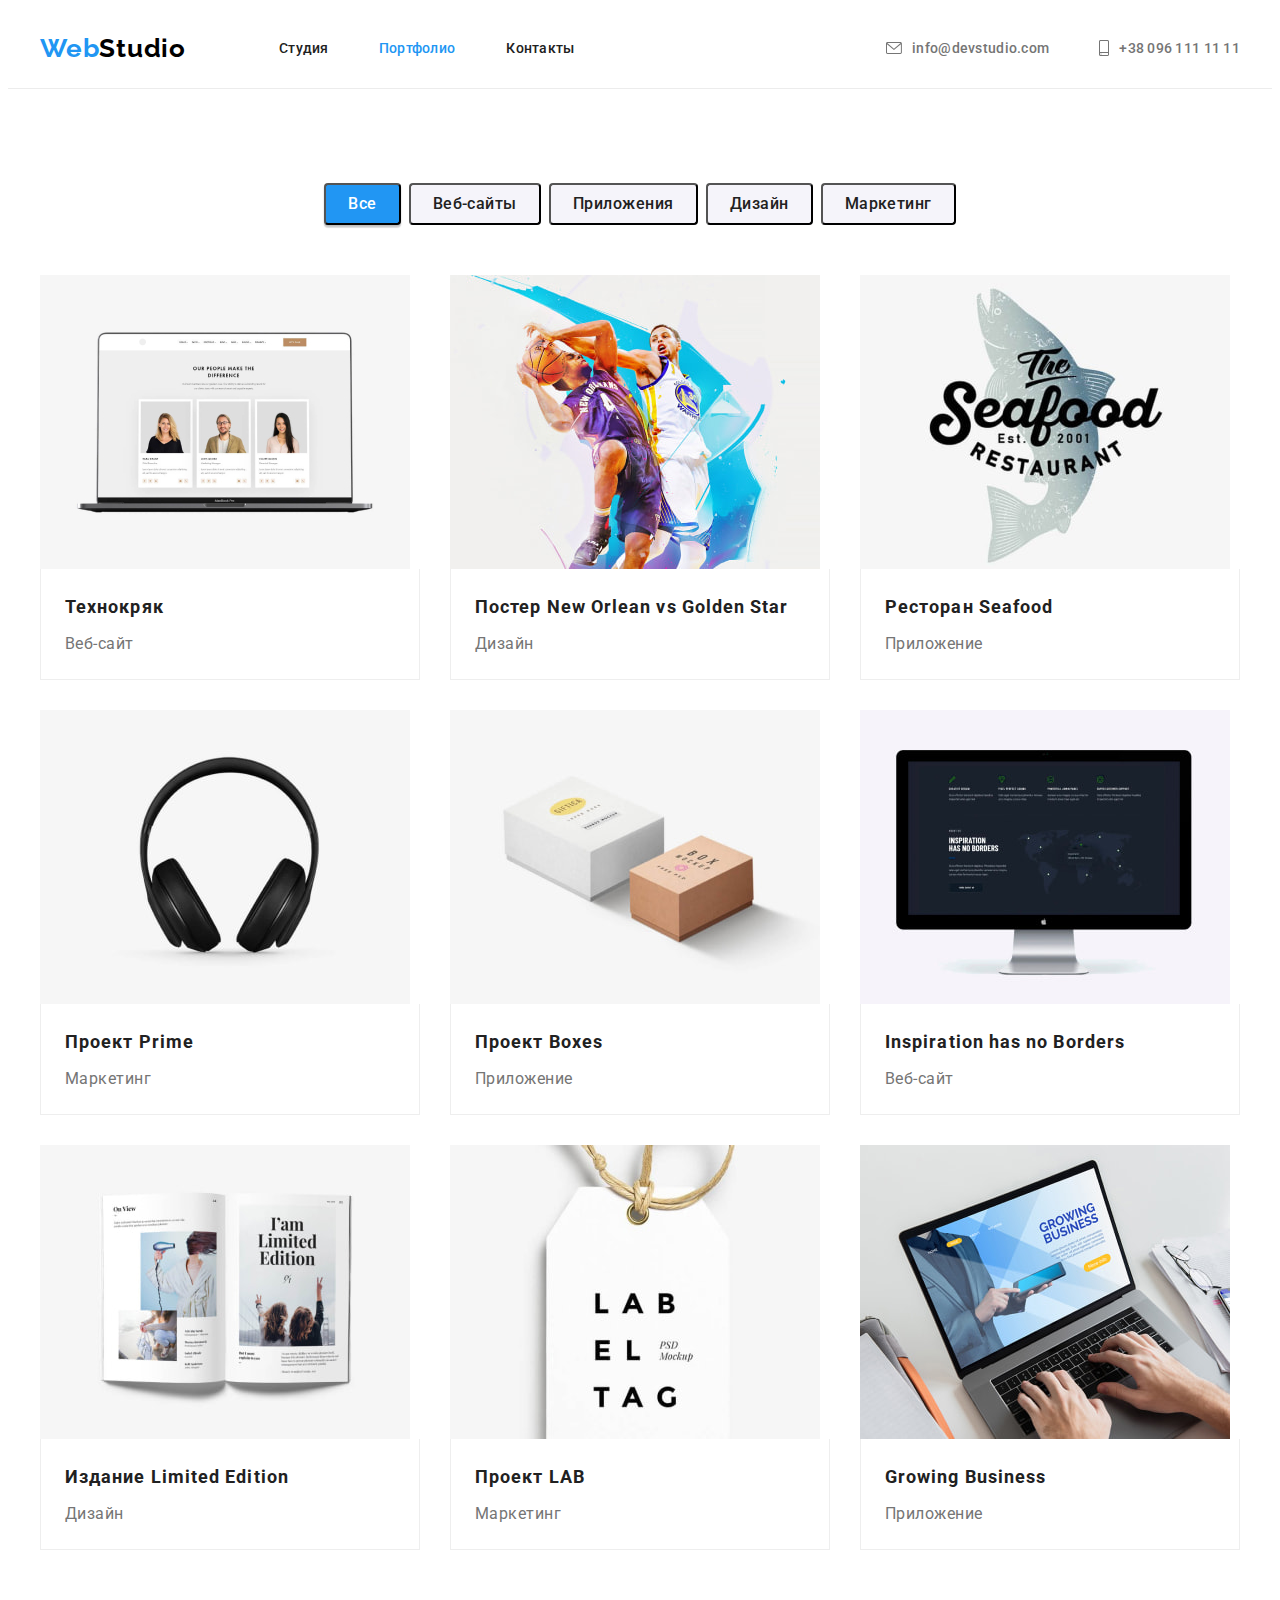
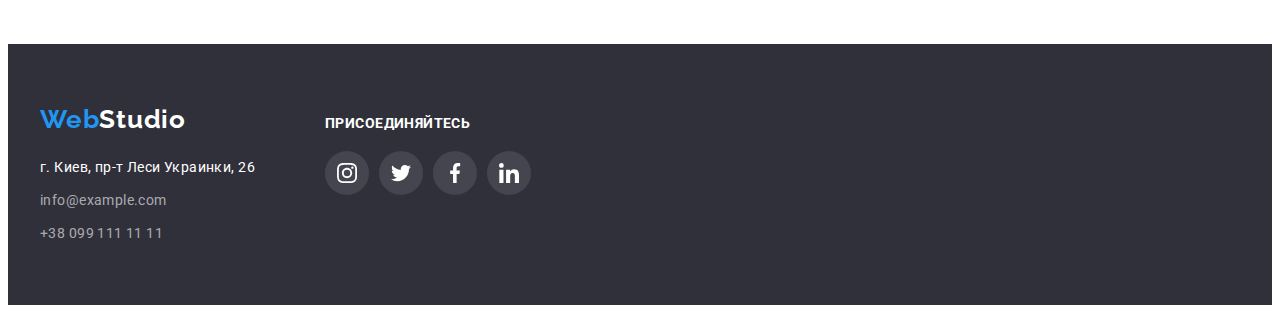
==== portfolio.html @ a04d9aa7 "начало дз5" ====
<!DOCTYPE html>
<html lang="ru">
  <head>
    <meta charset="UTF-8" />
    <meta http-equiv="X-UA-Compatible" content="IE=edge" />
    <meta name="viewport" content="width=device-width, initial-scale=1.0" />
    <title>Портфолио</title>
    <!-- Fonts start -->
    <link rel="preconnect" href="https://fonts.googleapis.com" />
    <link rel="preconnect" href="https://fonts.gstatic.com" crossorigin />
    <link
      href="https://fonts.googleapis.com/css2?family=Raleway:wght@700&family=Roboto:wght@400;500;700;900&display=swap"
      rel="stylesheet"
    />
    <!-- Fonts end -->
    <!-- Normalize start -->

    <link
      rel="stylesheet"
      href="https://cdnjs.cloudflare.com/ajax/libs/modern-normalize/1.1.0/modern-normalize.min.css"
      integrity="sha512-wpPYUAdjBVSE4KJnH1VR1HeZfpl1ub8YT/NKx4PuQ5NmX2tKuGu6U/JRp5y+Y8XG2tV+wKQpNHVUX03MfMFn9Q=="
      crossorigin="anonymous"
      referrerpolicy="no-referrer"
    />

    <!-- Normalize end -->
    <link rel="stylesheet" href="./css/styles.css" />
  </head>
  <body>
    <!-- header section -->

    <header class="header">
      <div class="container header-container">
        <nav class="header-nav">
          <a class="header-logo logo link" href="./index.html" lang="en">
            <span class="blue-logo">Web</span
            ><span class="black-logo">Studio</span></a
          >
          <ul class="header-nav-list list">
            <li class="header-nav-item header-nav-item-studio">
              <a class="header-link link" href="./index.html">Студия</a>
            </li>
            <li class="header-nav-item header-nav-item-portf">
              <a
                class="header-link link header-link-current"
                href="./portfolio.html"
                >Портфолио</a
              >
            </li>
            <li class="header-nav-item">
              <a class="header-link link" href="">Контакты</a>
            </li>
          </ul>
        </nav>
        <ul class="header-contacts-list list">
          <li class="header-contacts-item header-contacts-item-mail">
            <a
              class="header-contacts-link link"
              href="mailto:info@devstudio.com"
            >
              <svg class="header-icon" width="16" height="12">
                <use href="./images/icons.svg#envelope"></use>
              </svg>
              info@devstudio.com</a
            >
          </li>
          <li class="header-contacts-item header-contacts-item-tel">
            <a class="header-contacts-link link" href="tel:+380961111111">
              <svg class="header-icon" width="10" height="16">
                <use href="./images/icons.svg#smartphone"></use>
              </svg>
              +38 096 111 11 11</a
            >
          </li>
        </ul>
      </div>
    </header>

    <!-- main section -->

    <main>
      <!--Portfolio section -->

      <section class="portfolio">
        <div class="container">
          <!-- Скрытый заголовок страницы -->

          <h1 class="main-title visually-hidden">Галерея образцов работ</h1>
          <ul class="portf-btn-list list">
            <li class="portf-btn-item">
              <button class="portf-btn portf-btn-current btn" type="button">
                Все
              </button>
            </li>
            <li class="portf-btn-item">
              <button class="portf-btn btn" type="button">Веб-сайты</button>
            </li>
            <li class="portf-btn-item">
              <button class="portf-btn btn" type="button">Приложения</button>
            </li>
            <li class="portf-btn-item">
              <button class="portf-btn btn" type="button">Дизайн</button>
            </li>
            <li class="portf-btn-item">
              <button class="portf-btn btn" type="button">Маркетинг</button>
            </li>
          </ul>
          <ul class="portf-list list">
            <li class="portf-item">
              <a class="portf-item-link link" href="">
                <img
                  class="portf-card"
                  src="./images/portf-card-1.jpg"
                  width="370"
                  alt="Ноутбук с загруженной страницей. На экране галерея карточек членов команды"
                />

                <div class="product-info">
                  <h2 class="secondary-title product-title">Технокряк</h2>
                  <p class="product-txt">Веб-сайт</p>
                </div>
              </a>
            </li>
            <li class="portf-item">
              <a class="portf-item-link link" href="">
                <img
                  class="portf-card"
                  src="./images/portf-card-2.jpg"
                  width="370"
                  alt="Постер баскетбольного матча"
                />
                <div class="product-info">
                  <h2 class="secondary-title product-title">
                    Постер New Orlean vs Golden Star
                  </h2>
                  <p class="product-txt">Дизайн</p>
                </div>
              </a>
            </li>
            <li class="portf-item">
              <a class="portf-item-link link" href="">
                <img
                  class="portf-card"
                  src="./images/portf-card-3.jpg"
                  width="370"
                  alt="Презентационный баннер приложения ресторана морепродуктов"
                />
                <div class="product-info">
                  <h2 class="secondary-title product-title">
                    Ресторан Seafood
                  </h2>
                  <p class="product-txt">Приложение</p>
                </div>
              </a>
            </li>
            <li class="portf-item">
              <a class="portf-item-link link" href="">
                <img
                  class="portf-card"
                  src="./images/portf-card-4.jpg"
                  width="370"
                  alt="Наушники"
                />
                <div class="product-info">
                  <h2 class="secondary-title product-title">Проект Prime</h2>
                  <p class="product-txt">Маркетинг</p>
                </div>
              </a>
            </li>
            <li class="portf-item">
              <a class="portf-item-link link" href="">
                <img
                  class="portf-card"
                  src="./images/portf-card-5.jpg"
                  width="370"
                  alt="Две коробки разного размера. Одна белая, другая персиковая"
                />
                <div class="product-info">
                  <h2 class="secondary-title product-title">Проект Boxes</h2>
                  <p class="product-txt">Приложение</p>
                </div>
              </a>
            </li>
            <li class="portf-item">
              <a class="portf-item-link link" href="">
                <img
                  class="portf-card"
                  src="./images/portf-card-6.jpg"
                  width="370"
                  alt="Монитор компьютера с загруженной страницей. Главная надпись на экране: вдохновение не имеет границ"
                />
                <div class="product-info">
                  <h2 class="secondary-title product-title">
                    Inspiration has no Borders
                  </h2>
                  <p class="product-txt">Веб-сайт</p>
                </div>
              </a>
            </li>
            <li class="portf-item">
              <a class="portf-item-link link" href="">
                <img
                  class="portf-card"
                  src="./images/portf-card-7.jpg"
                  width="370"
                  alt="Раскрытая книга"
                />
                <div class="product-info">
                  <h2 class="secondary-title product-title">
                    Издание Limited Edition
                  </h2>
                  <p class="product-txt">Дизайн</p>
                </div>
              </a>
            </li>
            <li class="portf-item">
              <a class="portf-item-link link" href="">
                <img
                  class="portf-card"
                  src="./images/portf-card-8.jpg"
                  width="370"
                  alt="Ярлык на верёвочке"
                />
                <div class="product-info">
                  <h2 class="secondary-title product-title">Проект LAB</h2>
                  <p class="product-txt">Маркетинг</p>
                </div>
              </a>
            </li>
            <li class="portf-item">
              <a class="portf-item-link link" href="">
                <img
                  class="portf-card"
                  src="./images/portf-card-9.jpg"
                  width="370"
                  alt="Ноутбук с загруженной страницей. Руки на клавиатуре"
                />
                <div class="product-info">
                  <h2 class="secondary-title product-title">
                    Growing Business
                  </h2>
                  <p class="product-txt">Приложение</p>
                </div>
              </a>
            </li>
          </ul>
        </div>
      </section>
    </main>

    <!--footer section-->

    <footer class="footer">
      <div class="container footer-container">
        <div class="footer-left">
          <a class="footer-logo logo link" href="./index.html" lang="en"
            ><span class="blue-logo">Web</span
            ><span class="white-logo">Studio</span></a
          >
          <address class="footer-address">
            <p class="footer-address-kyiv">г. Киев, пр-т Леси Украинки, 26</p>
            <a class="footer-mail link" href="mailto:info@example.com"
              >info@example.com</a
            >
            <a class="footer-phone link" href="tel:+380991111111"
              >+38 099 111 11 11</a
            >
          </address>
        </div>
        <div class="footer-right">
          <p class="join">ПРИСОЕДИНЯЙТЕСЬ</p>
          <ul class="social-networks-firm-list list">
            <li class="socials-firm-item">
              <a
                class="socials-firm-link link"
                href=""
                target="_blank"
                rel="noopener noreferrer"
                aria-label="Ссылка на корпоративный Instagram"
                ><svg class="icon-social-firm" width="20" height="20">
                  <use href="./images/icons.svg#instagram"></use>
                </svg>
              </a>
            </li>
            <li class="socials-firm-item">
              <a
                class="socials-firm-link link"
                href=""
                target="_blank"
                rel="noopener noreferrer"
                aria-label="Ссылка на корпоративный Twitter"
              >
                <svg class="icon-social-firm" width="20" height="20">
                  <use href="./images/icons.svg#twitter"></use>
                </svg>
              </a>
            </li>
            <li class="socials-firm-item">
              <a
                class="socials-firm-link link"
                href=""
                target="_blank"
                rel="noopener noreferrer"
                aria-label="Ссылка на корпоративный Facebook"
              >
                <svg class="icon-social-firm" width="20" height="20">
                  <use href="./images/icons.svg#facebook"></use>
                </svg>
              </a>
            </li>
            <li class="socials-firm-item">
              <a
                class="socials-firm-link link"
                href=""
                target="_blank"
                rel="noopener noreferrer"
                aria-label="Ссылка на корпоративный LinkedIn"
              >
                <svg class="icon-social-firm" width="20" height="20">
                  <use href="./images/icons.svg#linkedin"></use>
                </svg>
              </a>
            </li>
          </ul>
        </div>
      </div>
    </footer>
  </body>
</html>
---- css/styles.css ----
/* root styles */
:root {
  /* fonts */
  --main-font: Roboto, sans-serif;
  --secondary-font: Raleway, sans-serif;

  /* text colors */
  --main-txt-color: #757575;
  --title-txt-color: #212121;

  /* main color themes */

  --blue-style-color: #2196f3;
  --white-style-color: #ffffff;
  --black-style-color: #000000;
  --grey-style-color: #2f303a;

  /* element grid control */
  --items: 3;
  --indent: 30px;
}

/* others */

body {
  font-family: var(--main-font);
  color: var(--main-txt-color);
  background-color: var(--white-style-color);
}

/* reset styles */

.link {
  text-decoration: none;
}

.list {
  list-style: none;
  padding: 0;
  margin: 0;
}

h1,
h2,
h3,
h4,
h5,
h6,
p {
  margin: 0;
}

/* base styles */
img {
  display: block;
}
.container {
  width: 1200px;
  margin-left: auto;
  margin-right: auto;
  padding-left: 15px;
  padding-right: 15px;
}
.visually-hidden {
  position: absolute;
  width: 1px;
  height: 1px;
  margin: -1px;
  border: 0;
  padding: 0;

  white-space: nowrap;
  clip-path: inset(100%);
  clip: rect(0 0 0 0);
  overflow: hidden;
}

/* header styles start*/

.header {
  border-bottom: 1px solid #ececec;
}

.header-container {
  display: flex;
  align-items: center;
}

.header-nav-list,
.header-contacts-list,
.header-nav {
  display: flex;
}

.header-nav {
  align-items: center;
}

.header-link {
  display: block;
  font-weight: 500;
  font-size: 14px;
  line-height: calc(16 / 14);
  letter-spacing: 0.02em;
  color: var(--title-txt-color);
  padding-top: 32px;
  padding-bottom: 32px;
}

.header-logo {
  margin-right: 93px;
}

.header-nav-item-studio {
  margin-right: 50px;
}

.header-nav-item-portf {
  margin-right: 51px;
}
.header-nav-list > .header-nav-item:last-child {
  margin-right: 0;
}

.header-nav {
  margin-right: auto;
}

.header-icon {
  display: inline-block;
  align-items: baseline;
  margin-right: 10px;
  fill: var(--main-txt-color);
}
.header-contacts-link:hover .header-icon {
  fill: var(--blue-style-color);
}
.header-contacts-link:focus .header-icon {
  fill: var(--blue-style-color);
}

.header-contacts-list {
  display: flex;
  align-items: center;
}

.header-contacts-item {
  align-items: center;
  justify-items: center;
}

.header-contacts-item-mail {
  margin-right: 50px;
}

.header-contacts-list > .header-contacts-item:last-child {
  margin-right: 0;
}

.logo {
  font-family: var(--secondary-font);
  font-weight: 700;
  font-size: 26px;
  line-height: calc(31 / 26);
  letter-spacing: 0.03em;
}

.blue-logo {
  color: var(--blue-style-color);
}

.black-logo {
  color: var(--black-style-color);
}

.white-logo {
  color: var(--white-style-color);
}

.header-link-current {
  color: var(--blue-style-color);
}

.header-contacts-link {
  display: flex;
  align-items: center;
  font-weight: 500;
  font-size: 14px;
  line-height: calc(16 / 14);
  letter-spacing: 0.02em;
  color: var(--main-txt-color);
}

.link:hover,
.link:focus {
  color: var(--blue-style-color);
}
/* header styles end*/

/* hero styles start */

.hero {
  padding-top: 200px;
  padding-bottom: 200px;
}

.hero-main-title {
  margin-bottom: 30px;
}

.hero-container > .hero-btn {
  color: var(--white-style-color);
  background-color: var(--blue-style-color);
  display: block;
  margin-left: auto;
  margin-right: auto;
  padding: 10px 32px;
  border-radius: 4px;
}

.hero {
  max-width: 1600px;
  margin-left: auto;
  margin-right: auto;
  background-color: var(--grey-style-color);
  background-image: linear-gradient(rgba(47, 48, 58, 0.4), rgba(47, 48, 58, 0.4)),
    url(../images/hero-background.jpg);
  background-repeat: no-repeat;
  background-position: center;
}

.main-title {
  font-weight: 900;
  font-size: 44px;
  line-height: calc(60 / 44);
  text-align: center;
  letter-spacing: 0.06em;
  text-transform: uppercase;
  color: var(--white-style-color);
}

.btn {
  font-family: inherit;
  cursor: pointer;
  font-weight: 500;
  font-size: 16px;
  line-height: calc(26 / 16);
  text-align: center;
  letter-spacing: 0.03em;
  color: var(--title-txt-color);
  background-color: #f5f4fa;
}

.hero-btn:hover,
.hero-btn:focus {
  background-color: #188ce8;
}

/* hero styles end */

/* peculiarities section styles start */

.peculiarities {
  padding: 94px 0;
}
.peculiarities-list {
  display: flex;
  gap: 30px;
}
.peculiarities-item {
  display: block;
  flex-basis: 270px;
}
.peculiarities-icon-box {
  display: flex;
  width: 270px;
  height: 120px;
  margin-bottom: 30px;
  align-items: center;
  justify-content: center;
  background-color: #f5f4fa;
  border-radius: 4px;
}

.peculiarities-tittle {
  font-weight: 700;
  font-size: 14px;
  line-height: calc(16 / 14);
  letter-spacing: 0.03em;
  text-transform: uppercase;
  color: var(--title-txt-color);
  margin-bottom: 10px;
}
.peculiarities-txt {
  font-size: 14px;
  line-height: calc(24 / 14);
  letter-spacing: 0.03em;
}
/* peculiarities section styles end */

/* activity section styles start */
.activity {
  padding-bottom: 94px;
}

.activity-tittle {
  font-weight: 700;
  font-size: 36px;
  line-height: calc(42 / 36);
  text-align: center;
  letter-spacing: 0.03em;
  color: var(--title-txt-color);
  margin-bottom: 50px;
}
.activity-list {
  display: flex;
  gap: 30px;
}
/* activity section styles end */

/* team section styles start*/

.team {
  background-color: #f5f4fa;
  padding: 94px 0;
}

.team-item {
  box-shadow: 0px 1px 3px rgba(0, 0, 0, 0.12), 0px 1px 1px rgba(0, 0, 0, 0.14),
    0px 2px 1px rgba(0, 0, 0, 0.2);
  border-radius: 0px 0px 4px 4px;
}

.team-tittle {
  font-weight: 700;
  font-size: 36px;
  line-height: calc(42 / 36);
  text-align: center;
  letter-spacing: 0.03em;
  color: var(--title-txt-color);
  margin-bottom: 50px;
}
.team-list {
  display: flex;
  gap: 30px;
}

.unit-info {
  padding: 30px 0;
  background-color: var(--white-style-color);
  border-bottom-left-radius: 4px;
  border-bottom-right-radius: 4px;
}

.team-name {
  font-weight: 500;
  font-size: 16px;
  line-height: calc(19 / 16);
  text-align: center;
  letter-spacing: 0.03em;
  color: var(--title-txt-color);
  margin-bottom: 10px;
}

.team-position {
  font-size: 16px;
  line-height: calc(19 / 16);
  text-align: center;
  letter-spacing: 0.03em;
}

.social-networks-unit-list {
  display: flex;
  align-items: center;
  justify-content: center;
  gap: 10px;
  margin-top: 16px;
}
.socials-unit-link {
  display: flex;
  align-items: center;
  justify-content: center;
  width: 44px;
  height: 44px;
  background-color: var(--white-style-color);
  border-radius: 50%;
}
.icon-social-unit {
  fill: #afb1b8;
}
.socials-unit-link:hover,
.socials-unit-link:focus {
  background-color: var(--blue-style-color);
}
.socials-unit-link:hover .icon-social-unit {
  fill: var(--white-style-color);
}
.socials-unit-link:focus .icon-social-unit {
  fill: var(--white-style-color);
}
/* team section styles end*/

/* section clients styles start */

.clients {
  padding: 94px 0;
}

.clients-tittle {
  font-weight: 700;
  font-size: 36px;
  line-height: calc(42 / 36);
  text-align: center;
  letter-spacing: 0.03em;
  color: var(--title-txt-color);
  margin-bottom: 50px;
}
.logo-clients-list {
  display: flex;
  align-items: center;
  justify-content: center;
  gap: 30px;
}

.logo-client-link {
  display: flex;

  align-items: center;
  justify-content: center;

  width: 170px;
  height: 92px;
  border: 1px solid #afb1b8;
  border-radius: 4px;
}

.logo-client {
  fill: #afb1b8;
}

.logo-client-link:hover {
  border: 1px solid var(--blue-style-color);
}
.logo-client-link:hover .logo-client {
  fill: var(--blue-style-color);
}
.logo-client-link:focus {
  border: 1px solid var(--blue-style-color);
}
.logo-client-link:focus .logo-client {
  fill: var(--blue-style-color);
}

/* section clients styles end */

/* footer-styles start */
.footer {
  background-color: var(--grey-style-color);
  padding: 60px 0;
}

.footer-logo {
  display: block;
  margin-bottom: 20px;
}
.footer-address {
  font-style: normal;
}
.footer-address-kyiv {
  font-size: 14px;
  line-height: calc(24 / 14);
  letter-spacing: 0.03em;
  color: var(--white-style-color);
  margin-bottom: 9px;
}
.footer-mail {
  margin-bottom: 9px;
}

.footer-mail,
.footer-phone {
  display: block;
  font-size: 14px;
  line-height: calc(24 / 14);
  letter-spacing: 0.03em;
  color: rgba(255, 255, 255, 0.6);
}
.footer-container {
  display: flex;
  align-items: baseline;
}

.social-networks-firm-list {
  display: flex;
  gap: 10px;
  margin-top: 20px;
}
.socials-firm-link {
  display: flex;
  align-items: center;
  justify-content: center;
  width: 44px;
  height: 44px;
  background-color: rgba(255, 255, 255, 0.1);
  border-radius: 50%;
}

.icon-social-firm {
  fill: var(--white-style-color);
}

.socials-firm-link:hover,
.socials-firm-link:focus {
  background-color: var(--blue-style-color);
}

.footer-right {
  margin-left: 70px;
}

.join {
  font-weight: 700;
  font-size: 14px;
  line-height: auto;
  letter-spacing: 0.03em;
  color: var(--white-style-color);
}

/* footer-styles end */
/* portfolio section styles start*/

.portfolio {
  padding: 94px 0;
}

.portf-btn-list {
  display: flex;
  margin-bottom: 50px;
  justify-content: center;
  gap: 8px;
}
.portf-btn {
  padding: 6px 22px;
  border-radius: 4px;
}
.portf-btn:hover,
.portf-btn:focus,
.portf-btn-current {
  color: var(--white-style-color);
  background-color: var(--blue-style-color);
  box-shadow: 0px 3px 1px rgba(0, 0, 0, 0.1), 0px 1px 2px rgba(0, 0, 0, 0.08),
    0px 2px 2px rgba(0, 0, 0, 0.12);
}

.portf-list {
  display: flex;
  flex-wrap: wrap;
  gap: 30px;
}
.portf-item {
  flex-basis: calc((100% - var(--indent) * (var(--items) - 1)) / var(--items));
}
.portf-item-link {
  display: block;
}

.portf-item-link:hover {
  box-shadow: 0px 1px 1px rgba(0, 0, 0, 0.12), 0px 4px 4px rgba(0, 0, 0, 0.06),
    1px 4px 6px rgba(0, 0, 0, 0.16);
}
.portf-item-link:focus {
  box-shadow: 0px 1px 1px rgba(0, 0, 0, 0.12), 0px 4px 4px rgba(0, 0, 0, 0.06),
    1px 4px 6px rgba(0, 0, 0, 0.16);
}

.product-info {
  padding: 20px 24px;
  border-right: 1px solid #eeeeee;
  border-bottom: 1px solid #eeeeee;
  border-left: 1px solid #eeeeee;
}
.product-title {
  font-weight: 700;
  font-size: 18px;
  line-height: calc(36 / 18);
  letter-spacing: 0.06em;
  color: var(--title-txt-color);
  margin-bottom: 4px;
}
.product-txt {
  color: var(--main-txt-color);
  font-size: 16px;
  line-height: calc(30 / 16);
  letter-spacing: 0.03em;
}
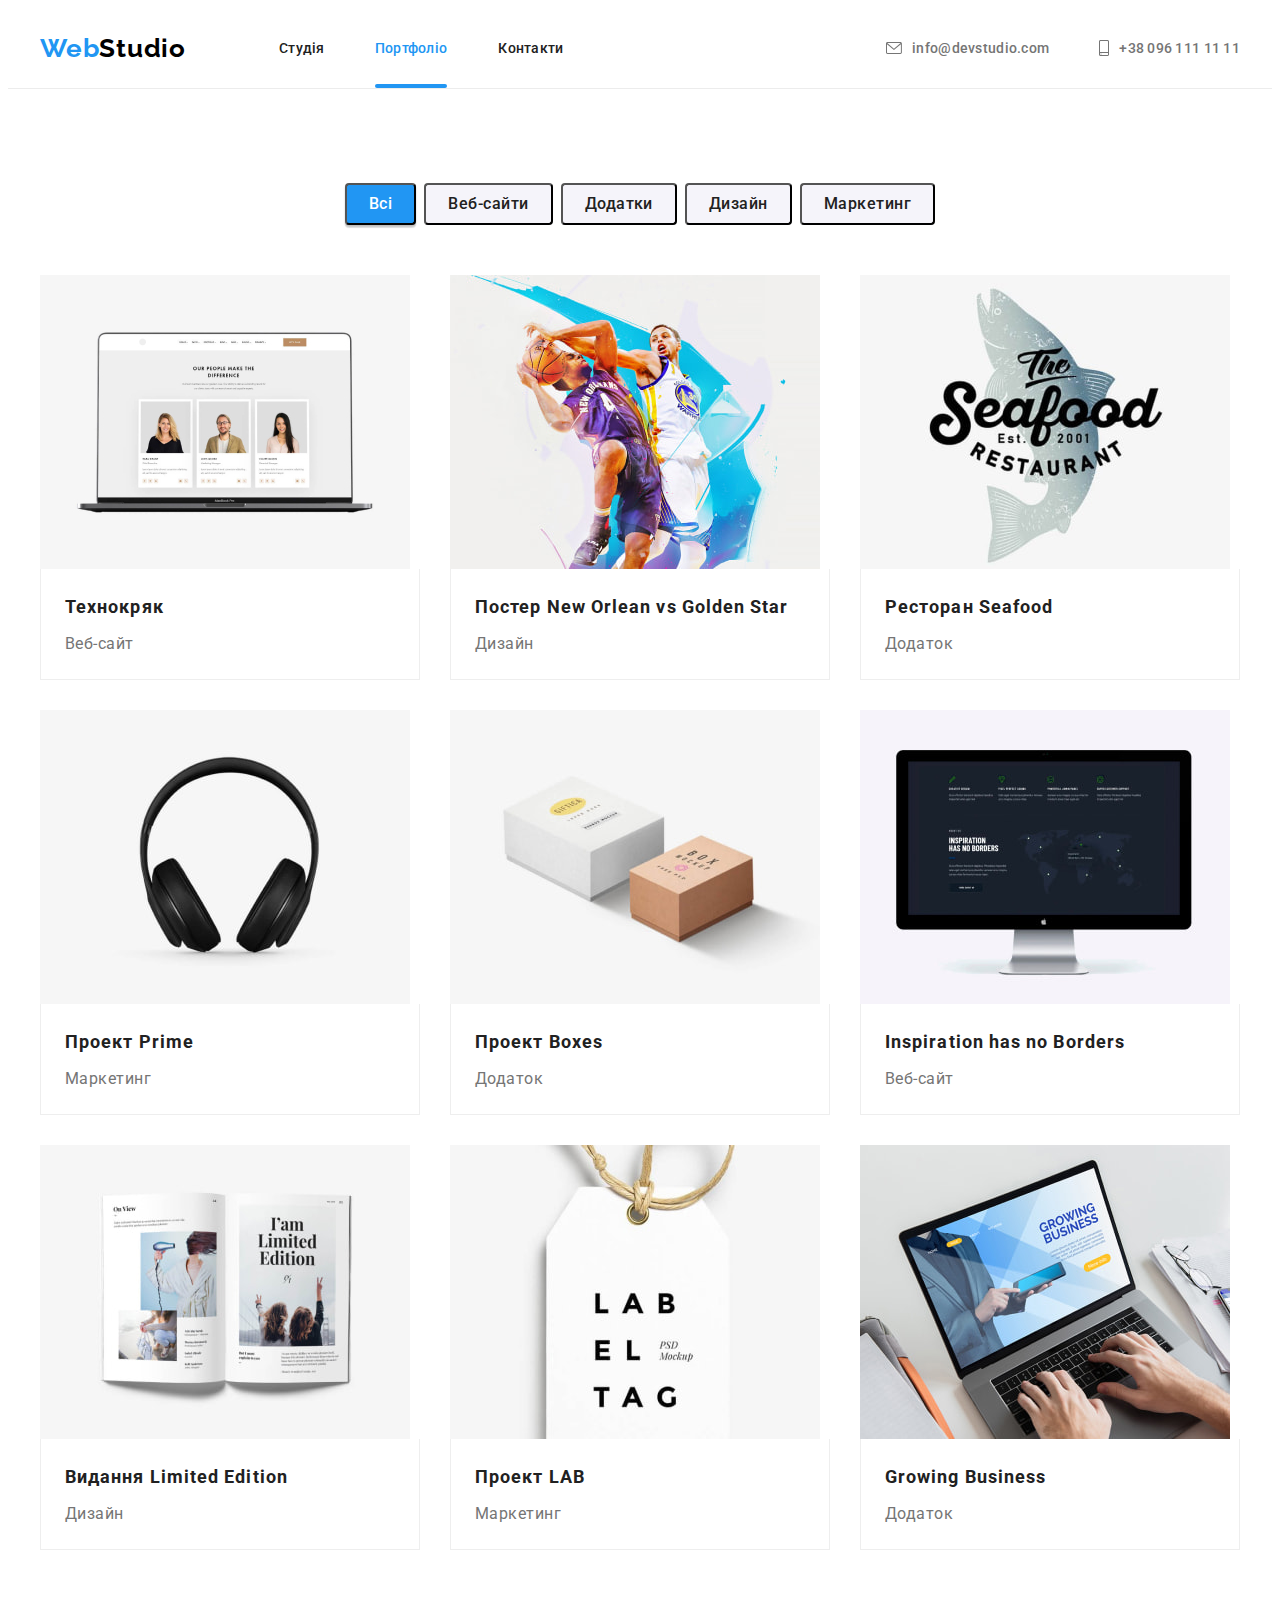
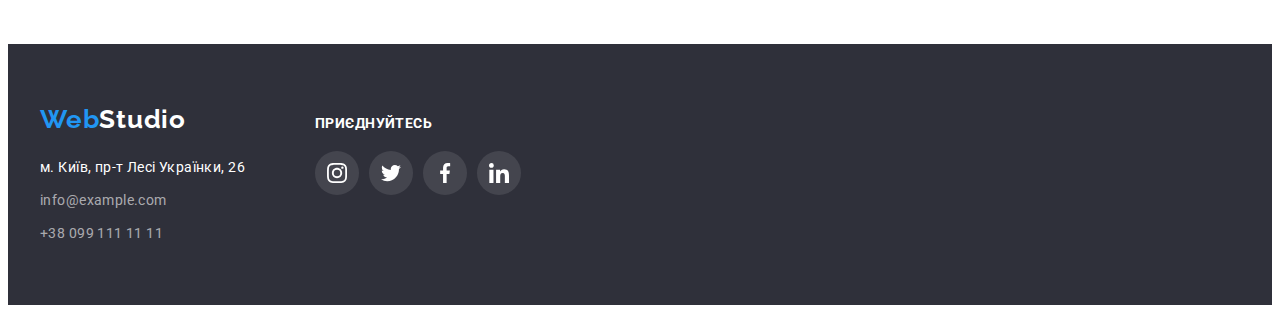
==== commit c294d68f: "дз5 для Кирилла" ====
--- a/portfolio.html
+++ b/portfolio.html
@@ -1,10 +1,10 @@
 <!DOCTYPE html>
-<html lang="ru">
+<html lang="uk">
   <head>
     <meta charset="UTF-8" />
     <meta http-equiv="X-UA-Compatible" content="IE=edge" />
     <meta name="viewport" content="width=device-width, initial-scale=1.0" />
-    <title>Портфолио</title>
+    <title>Портфоліо</title>
     <!-- Fonts start -->
     <link rel="preconnect" href="https://fonts.googleapis.com" />
     <link rel="preconnect" href="https://fonts.gstatic.com" crossorigin />
@@ -38,17 +38,17 @@
           >
           <ul class="header-nav-list list">
             <li class="header-nav-item header-nav-item-studio">
-              <a class="header-link link" href="./index.html">Студия</a>
+              <a class="header-link link" href="./index.html">Студія</a>
             </li>
             <li class="header-nav-item header-nav-item-portf">
               <a
                 class="header-link link header-link-current"
                 href="./portfolio.html"
-                >Портфолио</a
+                >Портфоліо</a
               >
             </li>
             <li class="header-nav-item">
-              <a class="header-link link" href="">Контакты</a>
+              <a class="header-link link" href="">Контакти</a>
             </li>
           </ul>
         </nav>
@@ -85,18 +85,18 @@
         <div class="container">
           <!-- Скрытый заголовок страницы -->
 
-          <h1 class="main-title visually-hidden">Галерея образцов работ</h1>
+          <h1 class="main-title visually-hidden">Галерея зразків робіт</h1>
           <ul class="portf-btn-list list">
             <li class="portf-btn-item">
               <button class="portf-btn portf-btn-current btn" type="button">
-                Все
+                Всі
               </button>
             </li>
             <li class="portf-btn-item">
-              <button class="portf-btn btn" type="button">Веб-сайты</button>
-            </li>
-            <li class="portf-btn-item">
-              <button class="portf-btn btn" type="button">Приложения</button>
+              <button class="portf-btn btn" type="button">Веб-сайти</button>
+            </li>
+            <li class="portf-btn-item">
+              <button class="portf-btn btn" type="button">Додатки</button>
             </li>
             <li class="portf-btn-item">
               <button class="portf-btn btn" type="button">Дизайн</button>
@@ -149,7 +149,7 @@
                   <h2 class="secondary-title product-title">
                     Ресторан Seafood
                   </h2>
-                  <p class="product-txt">Приложение</p>
+                  <p class="product-txt">Додаток</p>
                 </div>
               </a>
             </li>
@@ -177,7 +177,7 @@
                 />
                 <div class="product-info">
                   <h2 class="secondary-title product-title">Проект Boxes</h2>
-                  <p class="product-txt">Приложение</p>
+                  <p class="product-txt">Додаток</p>
                 </div>
               </a>
             </li>
@@ -207,7 +207,7 @@
                 />
                 <div class="product-info">
                   <h2 class="secondary-title product-title">
-                    Издание Limited Edition
+                    Видання Limited Edition
                   </h2>
                   <p class="product-txt">Дизайн</p>
                 </div>
@@ -239,7 +239,7 @@
                   <h2 class="secondary-title product-title">
                     Growing Business
                   </h2>
-                  <p class="product-txt">Приложение</p>
+                  <p class="product-txt">Додаток</p>
                 </div>
               </a>
             </li>
@@ -258,7 +258,7 @@
             ><span class="white-logo">Studio</span></a
           >
           <address class="footer-address">
-            <p class="footer-address-kyiv">г. Киев, пр-т Леси Украинки, 26</p>
+            <p class="footer-address-kyiv">м. Київ, пр-т Лесі Українки, 26</p>
             <a class="footer-mail link" href="mailto:info@example.com"
               >info@example.com</a
             >
@@ -268,7 +268,7 @@
           </address>
         </div>
         <div class="footer-right">
-          <p class="join">ПРИСОЕДИНЯЙТЕСЬ</p>
+          <p class="join">ПРИЄДНУЙТЕСЬ</p>
           <ul class="social-networks-firm-list list">
             <li class="socials-firm-item">
               <a
--- a/css/styles.css
+++ b/css/styles.css
@@ -26,6 +26,9 @@
   font-family: var(--main-font);
   color: var(--main-txt-color);
   background-color: var(--white-style-color);
+}
+body.no-scroll {
+  overflow: hidden;
 }
 
 /* reset styles */
@@ -179,6 +182,22 @@
 
 .header-link-current {
   color: var(--blue-style-color);
+
+  position: relative;
+}
+
+.header-link-current::after {
+  content: '';
+  position: absolute;
+  bottom: 0;
+  left: 0;
+
+  display: block;
+  width: 100%;
+  height: 4px;
+
+  border-radius: 2px;
+  background-color: var(--blue-style-color);
 }
 
 .header-contacts-link {
@@ -315,7 +334,37 @@
 .activity-list {
   display: flex;
   gap: 30px;
-}
+  position: relative;
+}
+
+.activity-overlay-static {
+  position: absolute;
+  left: 0;
+  bottom: 0;
+width: 370px;
+height: 70px;
+background-color: rgba(47, 48, 58, 0.8);
+display: flex;
+align-items: center;
+justify-content: center;
+}
+
+.activity-overlay-static-text {
+
+text-transform: uppercase;
+font-family: 'Roboto';
+  font-style: normal;
+  font-weight: 700;
+  font-size: 14px;
+  line-height: 16px;
+  text-align: center;
+  letter-spacing: 0.03em;
+  color: var(--white-style-color);
+  z-index: 1000;
+  
+}
+
+
 /* activity section styles end */
 
 /* team section styles start*/
@@ -593,3 +642,54 @@
   line-height: calc(30 / 16);
   letter-spacing: 0.03em;
 }
+
+/* Modal window */
+
+.backdrop {
+  position: fixed;
+  top: 0;
+  left: 0;
+
+  width: 100%;
+  height: 100%;
+
+  background-color: rgba(0, 0, 0, 0.2);
+}
+
+.modal {
+  position: absolute;
+  width: 528px;
+  height: 581px;
+  background-color: var(--white-style-color);
+  border-radius: 4px;
+  box-shadow: 0px 2px 1px 0px rgba(0, 0, 0, 0.2), 0px 1px 1px 0px rgba(0, 0, 0, 0.14),
+    0px 1px 3px 0px rgba(0, 0, 0, 0.12);
+  top: 50%;
+  left: 50%;
+  transform: translate(-50%, -50%);
+}
+
+.backdrop.is-hidden {
+opacity: 0;
+visibility: hidden;
+pointer-events: none;
+}
+
+
+.modal-btn {
+  position: absolute;
+  top: 8px;
+  right: 8px;
+
+  display: flex;
+  align-items: center;
+  justify-content: center;
+  width: 30px;
+  height: 30px;
+  padding: 0;
+
+  border: 1px solid rgba(0, 0, 0, 0.1);
+  border-radius: 50%;
+  background-color: transparent;
+  cursor: pointer;
+}
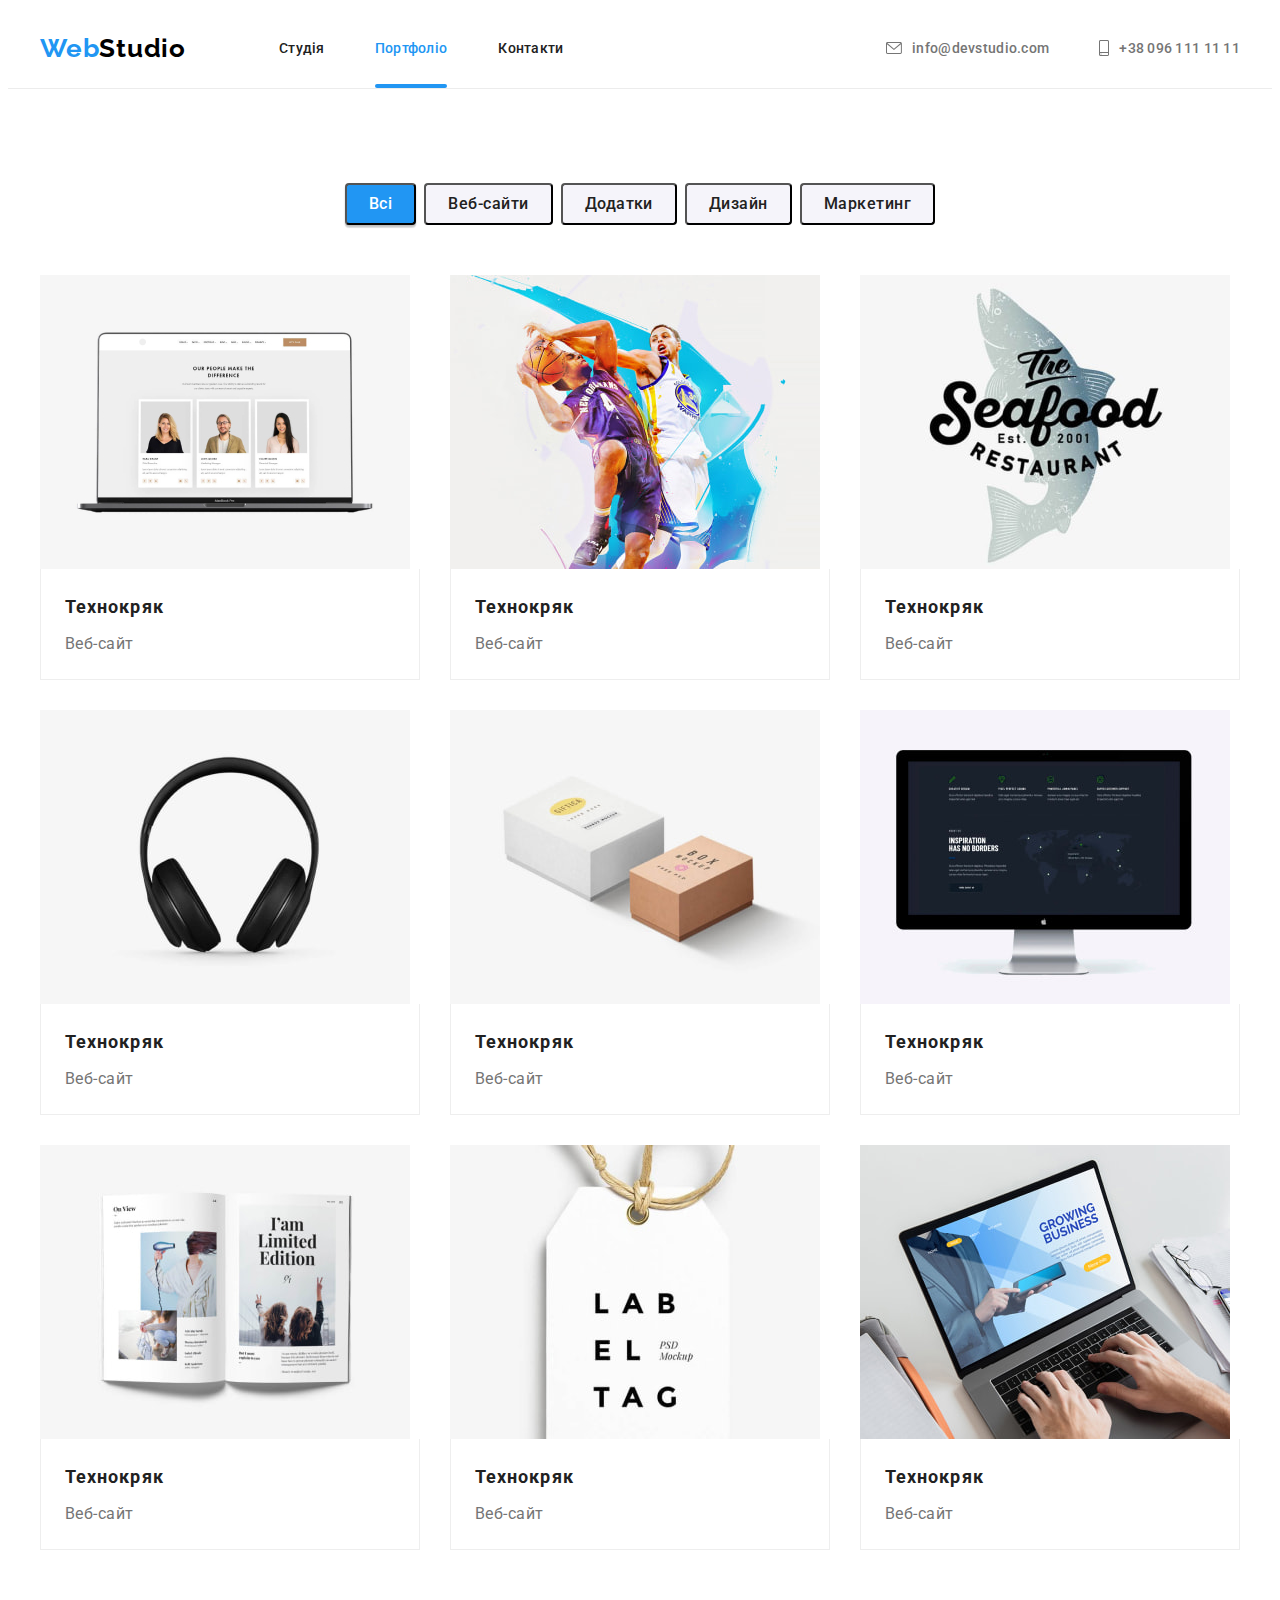
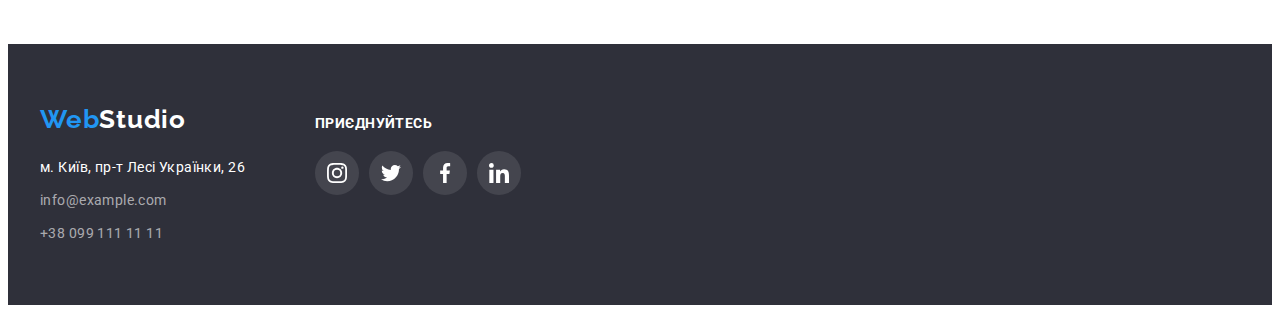
==== commit dc918e23: "перша спроба здати дз5" ====
--- a/portfolio.html
+++ b/portfolio.html
@@ -108,138 +108,226 @@
           <ul class="portf-list list">
             <li class="portf-item">
               <a class="portf-item-link link" href="">
-                <img
-                  class="portf-card"
-                  src="./images/portf-card-1.jpg"
-                  width="370"
-                  alt="Ноутбук с загруженной страницей. На экране галерея карточек членов команды"
-                />
-
-                <div class="product-info">
-                  <h2 class="secondary-title product-title">Технокряк</h2>
-                  <p class="product-txt">Веб-сайт</p>
-                </div>
-              </a>
-            </li>
-            <li class="portf-item">
-              <a class="portf-item-link link" href="">
-                <img
-                  class="portf-card"
-                  src="./images/portf-card-2.jpg"
-                  width="370"
-                  alt="Постер баскетбольного матча"
-                />
-                <div class="product-info">
-                  <h2 class="secondary-title product-title">
-                    Постер New Orlean vs Golden Star
-                  </h2>
-                  <p class="product-txt">Дизайн</p>
-                </div>
-              </a>
-            </li>
-            <li class="portf-item">
-              <a class="portf-item-link link" href="">
-                <img
-                  class="portf-card"
-                  src="./images/portf-card-3.jpg"
-                  width="370"
-                  alt="Презентационный баннер приложения ресторана морепродуктов"
-                />
-                <div class="product-info">
-                  <h2 class="secondary-title product-title">
-                    Ресторан Seafood
-                  </h2>
-                  <p class="product-txt">Додаток</p>
-                </div>
-              </a>
-            </li>
-            <li class="portf-item">
-              <a class="portf-item-link link" href="">
-                <img
-                  class="portf-card"
-                  src="./images/portf-card-4.jpg"
-                  width="370"
-                  alt="Наушники"
-                />
-                <div class="product-info">
-                  <h2 class="secondary-title product-title">Проект Prime</h2>
-                  <p class="product-txt">Маркетинг</p>
-                </div>
-              </a>
-            </li>
-            <li class="portf-item">
-              <a class="portf-item-link link" href="">
-                <img
-                  class="portf-card"
-                  src="./images/portf-card-5.jpg"
-                  width="370"
-                  alt="Две коробки разного размера. Одна белая, другая персиковая"
-                />
-                <div class="product-info">
-                  <h2 class="secondary-title product-title">Проект Boxes</h2>
-                  <p class="product-txt">Додаток</p>
-                </div>
-              </a>
-            </li>
-            <li class="portf-item">
-              <a class="portf-item-link link" href="">
-                <img
-                  class="portf-card"
-                  src="./images/portf-card-6.jpg"
-                  width="370"
-                  alt="Монитор компьютера с загруженной страницей. Главная надпись на экране: вдохновение не имеет границ"
-                />
-                <div class="product-info">
-                  <h2 class="secondary-title product-title">
-                    Inspiration has no Borders
-                  </h2>
-                  <p class="product-txt">Веб-сайт</p>
-                </div>
-              </a>
-            </li>
-            <li class="portf-item">
-              <a class="portf-item-link link" href="">
-                <img
-                  class="portf-card"
-                  src="./images/portf-card-7.jpg"
-                  width="370"
-                  alt="Раскрытая книга"
-                />
-                <div class="product-info">
-                  <h2 class="secondary-title product-title">
-                    Видання Limited Edition
-                  </h2>
-                  <p class="product-txt">Дизайн</p>
-                </div>
-              </a>
-            </li>
-            <li class="portf-item">
-              <a class="portf-item-link link" href="">
-                <img
-                  class="portf-card"
-                  src="./images/portf-card-8.jpg"
-                  width="370"
-                  alt="Ярлык на верёвочке"
-                />
-                <div class="product-info">
-                  <h2 class="secondary-title product-title">Проект LAB</h2>
-                  <p class="product-txt">Маркетинг</p>
-                </div>
-              </a>
-            </li>
-            <li class="portf-item">
-              <a class="portf-item-link link" href="">
-                <img
-                  class="portf-card"
-                  src="./images/portf-card-9.jpg"
-                  width="370"
-                  alt="Ноутбук с загруженной страницей. Руки на клавиатуре"
-                />
-                <div class="product-info">
-                  <h2 class="secondary-title product-title">
-                    Growing Business
-                  </h2>
-                  <p class="product-txt">Додаток</p>
+                <div class="portfolio-thumb-images">
+                  <img
+                    class="portf-card"
+                    src="./images/portf-card-1.jpg"
+                    width="370"
+                    alt="Ноутбук с загруженной страницей. На экране галерея карточек членов команды"
+                  />
+
+                  <div class="portfolio-overlay-dynamic">
+                    <p class="portfolio-overlay-dynamic-text">
+                      Ресурс пропонує комплексні пропозиції з різним рівнем
+                      функціоналу та сервісів. Все це дозволить відвідувачу
+                      отримати вичерпні відомості про компанію чи приватну
+                      особу.
+                    </p>
+                  </div>
+                </div>
+                <div class="product-info">
+                  <h2 class="secondary-title product-title">Технокряк</h2>
+                  <p class="product-txt">Веб-сайт</p>
+                </div>
+              </a>
+            </li>
+            <li class="portf-item">
+              <a class="portf-item-link link" href="">
+                <div class="portfolio-thumb-images">
+                  <img
+                    class="portf-card"
+                    src="./images/portf-card-2.jpg"
+                    width="370"
+                    alt="Постер баскетбольного матча"
+                  />
+
+                  <div class="portfolio-overlay-dynamic">
+                    <p class="portfolio-overlay-dynamic-text">
+                      Ресурс пропонує комплексні пропозиції з різним рівнем
+                      функціоналу та сервісів. Все це дозволить відвідувачу
+                      отримати вичерпні відомості про компанію чи приватну
+                      особу.
+                    </p>
+                  </div>
+                </div>
+                <div class="product-info">
+                  <h2 class="secondary-title product-title">Технокряк</h2>
+                  <p class="product-txt">Веб-сайт</p>
+                </div>
+              </a>
+            </li>
+            <li class="portf-item">
+              <a class="portf-item-link link" href="">
+                <div class="portfolio-thumb-images">
+                  <img
+                    class="portf-card"
+                    src="./images/portf-card-3.jpg"
+                    width="370"
+                    alt="Презентационный баннер приложения ресторана морепродуктов"
+                  />
+
+                  <div class="portfolio-overlay-dynamic">
+                    <p class="portfolio-overlay-dynamic-text">
+                      Ресурс пропонує комплексні пропозиції з різним рівнем
+                      функціоналу та сервісів. Все це дозволить відвідувачу
+                      отримати вичерпні відомості про компанію чи приватну
+                      особу.
+                    </p>
+                  </div>
+                </div>
+                <div class="product-info">
+                  <h2 class="secondary-title product-title">Технокряк</h2>
+                  <p class="product-txt">Веб-сайт</p>
+                </div>
+              </a>
+            </li>
+            <li class="portf-item">
+              <a class="portf-item-link link" href="">
+                <div class="portfolio-thumb-images">
+                  <img
+                    class="portf-card"
+                    src="./images/portf-card-4.jpg"
+                    width="370"
+                    alt="Наушники"
+                  />
+
+                  <div class="portfolio-overlay-dynamic">
+                    <p class="portfolio-overlay-dynamic-text">
+                      Ресурс пропонує комплексні пропозиції з різним рівнем
+                      функціоналу та сервісів. Все це дозволить відвідувачу
+                      отримати вичерпні відомості про компанію чи приватну
+                      особу.
+                    </p>
+                  </div>
+                </div>
+                <div class="product-info">
+                  <h2 class="secondary-title product-title">Технокряк</h2>
+                  <p class="product-txt">Веб-сайт</p>
+                </div>
+              </a>
+            </li>
+            <li class="portf-item">
+              <a class="portf-item-link link" href="">
+                <div class="portfolio-thumb-images">
+                  <img
+                    class="portf-card"
+                    src="./images/portf-card-5.jpg"
+                    width="370"
+                    alt="Две коробки разного размера. Одна белая, другая персиковая"
+                  />
+
+                  <div class="portfolio-overlay-dynamic">
+                    <p class="portfolio-overlay-dynamic-text">
+                      Ресурс пропонує комплексні пропозиції з різним рівнем
+                      функціоналу та сервісів. Все це дозволить відвідувачу
+                      отримати вичерпні відомості про компанію чи приватну
+                      особу.
+                    </p>
+                  </div>
+                </div>
+                <div class="product-info">
+                  <h2 class="secondary-title product-title">Технокряк</h2>
+                  <p class="product-txt">Веб-сайт</p>
+                </div>
+              </a>
+            </li>
+            <li class="portf-item">
+              <a class="portf-item-link link" href="">
+                <div class="portfolio-thumb-images">
+                  <img
+                    class="portf-card"
+                    src="./images/portf-card-6.jpg"
+                    width="370"
+                    alt="Монитор компьютера с загруженной страницей. Главная надпись на экране: вдохновение не имеет границ"
+                  />
+
+                  <div class="portfolio-overlay-dynamic">
+                    <p class="portfolio-overlay-dynamic-text">
+                      Ресурс пропонує комплексні пропозиції з різним рівнем
+                      функціоналу та сервісів. Все це дозволить відвідувачу
+                      отримати вичерпні відомості про компанію чи приватну
+                      особу.
+                    </p>
+                  </div>
+                </div>
+                <div class="product-info">
+                  <h2 class="secondary-title product-title">Технокряк</h2>
+                  <p class="product-txt">Веб-сайт</p>
+                </div>
+              </a>
+            </li>
+            <li class="portf-item">
+              <a class="portf-item-link link" href="">
+                <div class="portfolio-thumb-images">
+                  <img
+                    class="portf-card"
+                    src="./images/portf-card-7.jpg"
+                    width="370"
+                    alt="Раскрытая книга"
+                  />
+
+                  <div class="portfolio-overlay-dynamic">
+                    <p class="portfolio-overlay-dynamic-text">
+                      Ресурс пропонує комплексні пропозиції з різним рівнем
+                      функціоналу та сервісів. Все це дозволить відвідувачу
+                      отримати вичерпні відомості про компанію чи приватну
+                      особу.
+                    </p>
+                  </div>
+                </div>
+                <div class="product-info">
+                  <h2 class="secondary-title product-title">Технокряк</h2>
+                  <p class="product-txt">Веб-сайт</p>
+                </div>
+              </a>
+            </li>
+            <li class="portf-item">
+              <a class="portf-item-link link" href="">
+                <div class="portfolio-thumb-images">
+                  <img
+                    class="portf-card"
+                    src="./images/portf-card-8.jpg"
+                    width="370"
+                    alt="Ярлык на верёвочке"
+                  />
+
+                  <div class="portfolio-overlay-dynamic">
+                    <p class="portfolio-overlay-dynamic-text">
+                      Ресурс пропонує комплексні пропозиції з різним рівнем
+                      функціоналу та сервісів. Все це дозволить відвідувачу
+                      отримати вичерпні відомості про компанію чи приватну
+                      особу.
+                    </p>
+                  </div>
+                </div>
+                <div class="product-info">
+                  <h2 class="secondary-title product-title">Технокряк</h2>
+                  <p class="product-txt">Веб-сайт</p>
+                </div>
+              </a>
+            </li>
+            <li class="portf-item">
+              <a class="portf-item-link link" href="">
+                <div class="portfolio-thumb-images">
+                  <img
+                    class="portf-card"
+                    src="./images/portf-card-9.jpg"
+                    width="370"
+                    alt="Ноутбук с загруженной страницей. Руки на клавиатуре"
+                  />
+
+                  <div class="portfolio-overlay-dynamic">
+                    <p class="portfolio-overlay-dynamic-text">
+                      Ресурс пропонує комплексні пропозиції з різним рівнем
+                      функціоналу та сервісів. Все це дозволить відвідувачу
+                      отримати вичерпні відомості про компанію чи приватну
+                      особу.
+                    </p>
+                  </div>
+                </div>
+                <div class="product-info">
+                  <h2 class="secondary-title product-title">Технокряк</h2>
+                  <p class="product-txt">Веб-сайт</p>
                 </div>
               </a>
             </li>
--- a/css/styles.css
+++ b/css/styles.css
@@ -35,6 +35,9 @@
 
 .link {
   text-decoration: none;
+  transition: color 250ms cubic-bezier(0.4, 0, 0.2, 1),
+    background-color 250ms cubic-bezier(0.4, 0, 0.2, 1),
+    box-shadow 250ms cubic-bezier(0.4, 0, 0.2, 1);
 }
 
 .list {
@@ -268,6 +271,9 @@
   letter-spacing: 0.03em;
   color: var(--title-txt-color);
   background-color: #f5f4fa;
+  transition: color 250ms cubic-bezier(0.4, 0, 0.2, 1),
+    background-color 250ms cubic-bezier(0.4, 0, 0.2, 1),
+    box-shadow 250ms cubic-bezier(0.4, 0, 0.2, 1);
 }
 
 .hero-btn:hover,
@@ -331,9 +337,13 @@
   color: var(--title-txt-color);
   margin-bottom: 50px;
 }
+
 .activity-list {
   display: flex;
   gap: 30px;
+}
+
+.activity-item {
   position: relative;
 }
 
@@ -341,18 +351,17 @@
   position: absolute;
   left: 0;
   bottom: 0;
-width: 370px;
-height: 70px;
-background-color: rgba(47, 48, 58, 0.8);
-display: flex;
-align-items: center;
-justify-content: center;
+  width: 100%;
+  padding: 27px 0;
+  background-color: rgba(47, 48, 58, 0.8);
+  display: flex;
+  align-items: center;
+  justify-content: center;
 }
 
 .activity-overlay-static-text {
-
-text-transform: uppercase;
-font-family: 'Roboto';
+  text-transform: uppercase;
+  font-family: 'Roboto';
   font-style: normal;
   font-weight: 700;
   font-size: 14px;
@@ -360,10 +369,7 @@
   text-align: center;
   letter-spacing: 0.03em;
   color: var(--white-style-color);
-  z-index: 1000;
-  
-}
-
+}
 
 /* activity section styles end */
 
@@ -620,6 +626,43 @@
 .portf-item-link:focus {
   box-shadow: 0px 1px 1px rgba(0, 0, 0, 0.12), 0px 4px 4px rgba(0, 0, 0, 0.06),
     1px 4px 6px rgba(0, 0, 0, 0.16);
+}
+
+.portfolio-thumb-images {
+  position: relative;
+  overflow: hidden;
+}
+
+.portfolio-overlay-dynamic {
+  position: absolute;
+  background-color: rgba(33, 150, 243, 0.9);
+  width: 100%;
+  height: 100%;
+  left: 0;
+  bottom: 0%;
+
+  transform: translateY(100%);
+  transition: transform 250ms cubic-bezier(0.4, 0, 0.2, 1);
+}
+
+.portfolio-overlay-dynamic-text {
+  padding: 63px 24px;
+  font-family: 'Roboto';
+  font-style: normal;
+  font-weight: 400;
+  font-size: 18px;
+  line-height: 156%;
+
+  letter-spacing: 0.03em;
+
+  color: var(--white-style-color);
+}
+
+.portf-item-link:hover .portfolio-overlay-dynamic {
+  transform: translateY(0);
+}
+.portf-item-link:focus .portfolio-overlay-dynamic {
+  transform: translateY(0);
 }
 
 .product-info {
@@ -666,15 +709,22 @@
     0px 1px 3px 0px rgba(0, 0, 0, 0.12);
   top: 50%;
   left: 50%;
-  transform: translate(-50%, -50%);
+  transform: translate(-50%, -50%) scale(1) rotate(0);
+  transition: transform 500ms cubic-bezier(0.4, 0, 0.2, 1) 300ms,
+    opacity 500ms cubic-bezier(0.4, 0, 0.2, 1) 300ms;
+  opacity: 1;
 }
 
 .backdrop.is-hidden {
-opacity: 0;
-visibility: hidden;
-pointer-events: none;
-}
-
+  opacity: 0;
+  visibility: hidden;
+  pointer-events: none;
+}
+
+.backdrop.is-hidden .modal {
+  transform: translate(-50%, -50%) scale(0.3) rotate(1turn);
+  opacity: 0;
+}
 
 .modal-btn {
   position: absolute;
